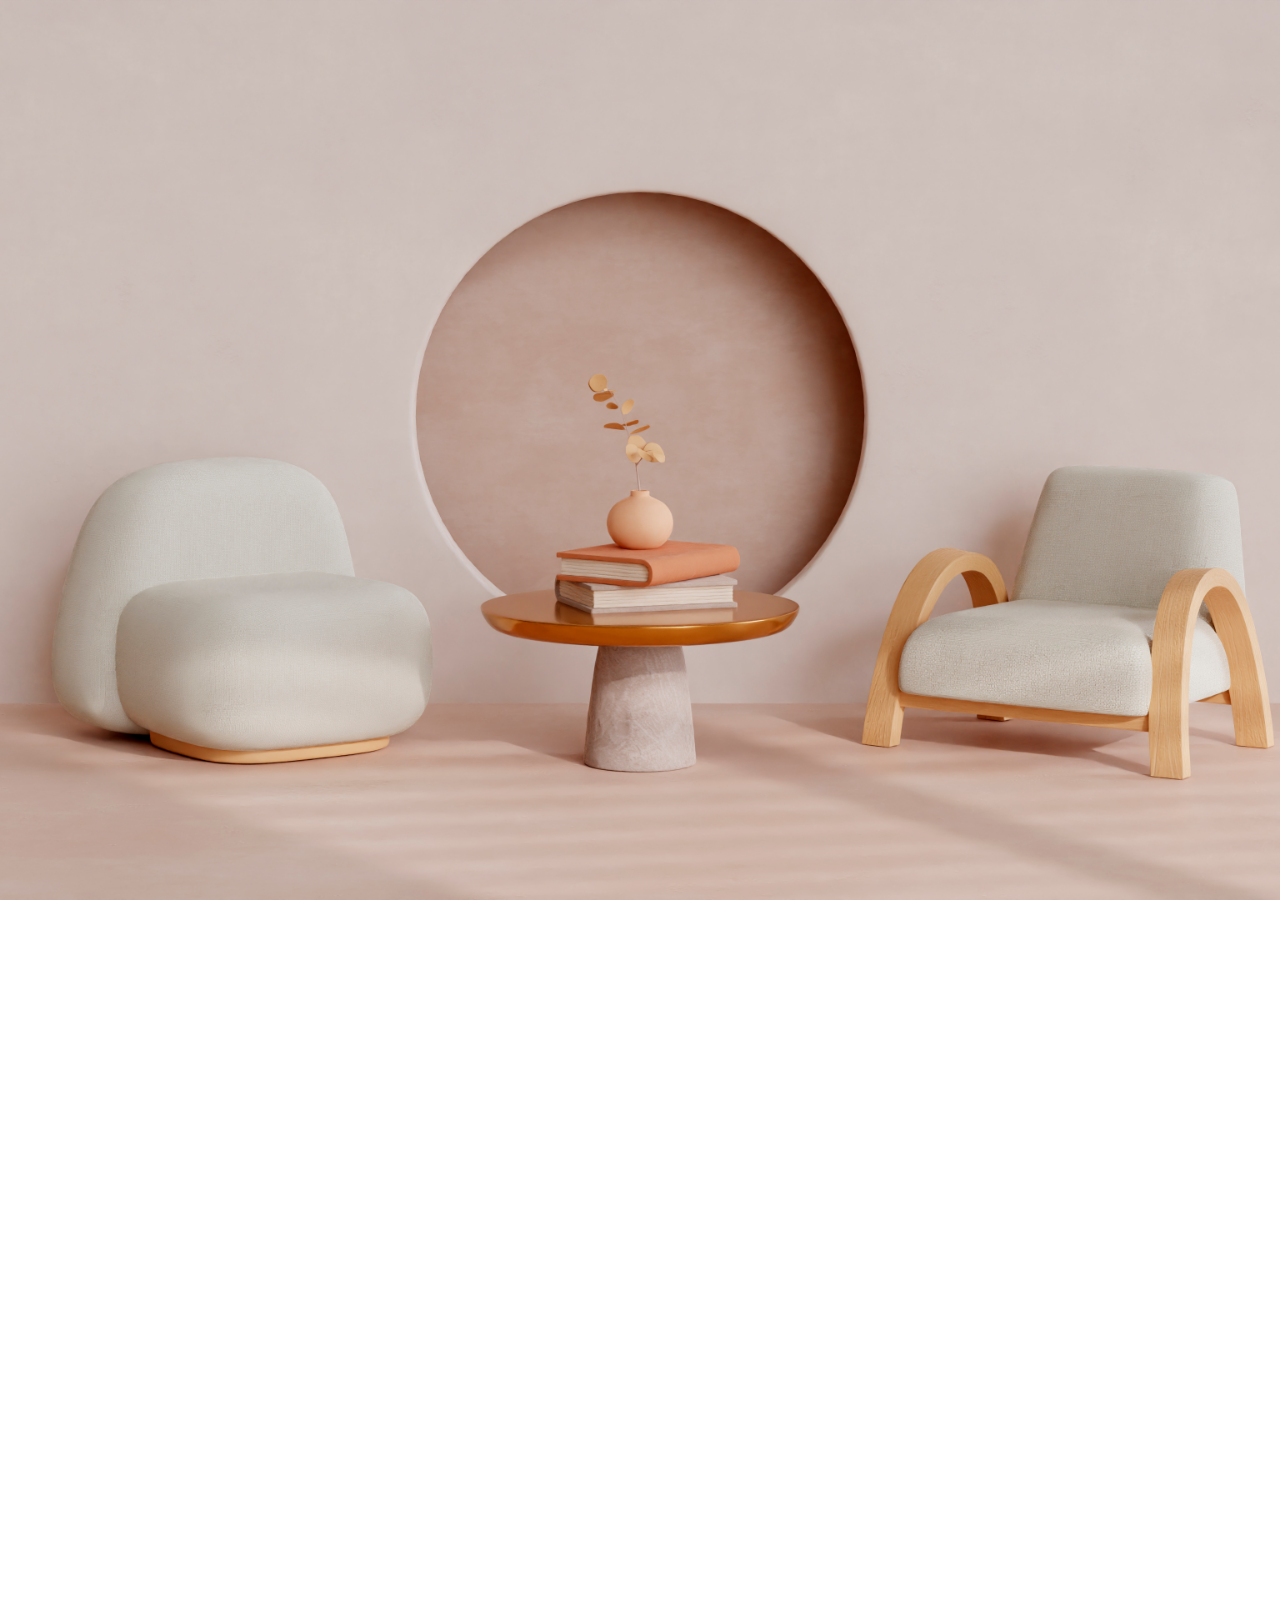
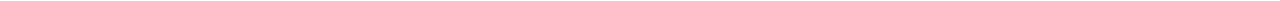
==== index.html @ 32acb38c "Revert "added stuff"" ====
<!-- index.html - Professional Homepage with Enhanced UI -->
<!DOCTYPE html>
<html lang="en">
<head>
    <meta charset="UTF-8">
    <meta name="viewport" content="width=device-width, initial-scale=1.0">
    <title>Home - CSC443 Project</title>
    <link rel="stylesheet" href="style.css">
   

</head>

<body>
    <!-- asdfaf -->
    <header>
        <div class="header-content">
            <span class="logo">The Cozy Nook</span>
            
            <a href="signin.html" class="sign-in" style="text-decoration: none;">Sign In</a>
        </div>
    </header>

    <nav>
        <ul class="nav-links">
            <li><a href="index.html">Home</a></li>
            <li><a href="services.html">Services</a></li>
            <li><a href="gallery.html">Gallery</a></li>
            <li><a href="team.html">About Us</a></li>
            <li><a href="contact.html">Contact</a></li>
            <div class="cart-container">
                <a href="cart.html" class="cart-link">🛒 <span class="cart-count">0</span></a>
            </div>
        </ul>
    </nav>
    
    <!-- Hero Section with Call-to-Action -->
    <section class="hero">
        <h1>Welcome to The Cozy Nook</h1>
        <p>Where comfort meets style. Discover handcrafted furniture for your dream home.</p>
        <a href="gallery.html" class="cta-button">Explore Collection</a>
    </section>
    
    <!-- Featured Products Section -->
    <!-- Featured Products Section -->
<section class="featured-products">
    <h2>Featured Collections</h2>
    <div class="product-grid">
        <div class="product" data-category="coffee-table">
            <img src="images/table.jpg" alt="Modern Coffee Table">
            <h3>Modern Coffee Table</h3>
            <p>Perfect for a cozy setup.</p>
        </div>
        <div class="product" data-category="sofa">
            <img src="images/sofa1.jpg" alt="Luxury Sofa">
            <h3>Luxury Sofa</h3>
            <p>Elegant and comfortable design.</p>
        </div>
        <div class="product" data-category="chair">
            <img src="images/chair2.jpg" alt="Stylish Chair">
            <h3>Stylish Chair</h3>
            <p>Relax in style and comfort.</p>
        </div>
    </div>
</section>

    
    <!-- Testimonials Section -->
    <section class="testimonials">
        <h2>What Our Customers Say</h2>
        <div class="testimonial">
            <p>"The Cozy Nook's furniture transformed my home into a cozy paradise! Highly recommend!"</p>
            <h4>- Emily R.</h4>
        </div>
    </section>
    
    <section class="newsletter">
        <div class="newsletter-content">
            <h2>Stay Updated!</h2>
            <p>Subscribe to our newsletter for exclusive offers.</p>
            <form class="newsletter-form">
                <input type="email" placeholder="Enter your email" required>
                <button type="submit">Subscribe</button>
            </form>
        </div>
    </section>
    
    
    <!-- Floating Social Icons -->
    <div class="floating-icons">
        <a href="https://www.facebook.com" target="_blank">
            <img src="images/facebook.png" alt="Facebook">
        </a>
        <a href="https://www.instagram.com" target="_blank">
            <img src="images/Instagram_Glyph_Gradient.png" alt="Instagram">
        </a>
    </div>
    
    <!-- Floating WhatsApp Button -->
    <a href="https://wa.me/YOUR_PHONE_NUMBER" class="whatsapp-float" target="_blank">
        <img src="images/whatsapp-icon.png" alt="Chat with us">
    </a>
    
    <footer>
        <p>For more information, contact us at: support@THENOOK.com</p>
        <p>&copy; 2025 THE Nook | All rights reserved.</p>
    </footer>
    <script src="index.js"></script>
</body>
</html>
---- style.css ----
/* Modernized CSS for The Cozy Nook with Enhanced UI */
/* Smooth Page Load Animation */
body {
    opacity: 0;
    animation: fadeIn 1s ease-in-out forwards;
}

@keyframes fadeIn {
    from {
        opacity: 0;
        transform: translateY(-10px);
    }
    to {
        opacity: 1;
        transform: translateY(0);
    }
}

body {
    font-family: 'Merriweather', serif; /* Updated to a more modern and elegant font */
    margin: 0;
    padding: 0;
    background: url('images/image2.jpg') no-repeat center center fixed;
    background-size: cover;
    color: #333;
    display: flex;
    flex-direction: column;
    min-height: 100vh;

    header {
        background: white;
        color:#3F2537 ;
        padding: 2rem 0;
        text-align: center;
        font-size: 2.5rem;
        font-weight: bold;
        text-transform: uppercase;
        letter-spacing: 2px;
        font-family: 'Playfair Display', serif;
        margin-bottom: 20px;
        position: relative;
    }
    
    .header-content {
        display: flex;
        justify-content: space-between;
        align-items: center;
        width: 90%;
        margin: 0 auto;
        max-width: 1200px;
    }
    
    .logo {
        flex-grow: 1;
        text-align: center;
    }
    
    .sign-in {
        background: white;
        color: #3F2537; ;
        font-size: 1rem;
        font-weight: bold;
        border: none;
        padding: 10px 20px;
        border-radius: 5px;
        cursor: pointer;
        text-transform: uppercase;
        transition: 0.3s ease-in-out;
    }
    
    .sign-in:hover {
        background: white; ;
        color: #3F2537;
    }
}    


/* Modern Navigation Bar */
nav {
    background: white;
    padding: 1rem 2rem;
    display: flex;
    justify-content: space-between;
    align-items: center;
    box-shadow: 0 4px 8px rgba(0, 0, 0, 0.1);
    border-radius: 15px;
    margin: 0 auto;
    max-width: 90%;
    position: sticky;
    top: 0;
    z-index: 1000;
}

nav ul {
    list-style: none;
    padding: 0;
    display: flex;
    justify-content: center;
    gap: 20px;
    margin: 0;
}

nav ul li {
    margin: 0 15px;
}

nav ul li a {
    text-decoration: none;
    color: #3F2537;
    font-weight: bold;
    padding: 10px 15px;
    transition: all 0.3s ease-in-out;
    font-size: 1.2rem;
    font-family: 'Merriweather', serif; /* Updated font */
}/* Dropdown Styling */
select {
    background: white ; /* Background color */
    color: #3F2537; /* Text color */
    padding: 8px;
    border: 1px solid #f5f5dc; ;
    border-radius: 5px;
    font-family: 'Merriweather', serif;
    font-size: 16px;
}

/* Dropdown Options */
select option {
    background: white;  /* Change this to match your theme */
    color: #3F2537; /* Text color */
    font-family: 'Merriweather', serif;
}

/* Change hover & selected item color */
select option:hover, 
select option:checked {
    background: white  !important; /* Highlight color */
    color: #3F2537 !important;
}

option {
    background: white;
    color: #3F2537;
    padding: 10px;
}


nav ul li a:hover {
    color: #f5f5dc; ;
    transform: scale(1.1);
}

/* Hero Section */
.hero {
    text-align: center;
    padding: 80px 20px;
    color: #3F2537;
    background: white rgba(233, 209, 209, 0.4);
    backdrop-filter: blur(5px);
}

.hero h1 {
    font-size: 3rem;
    font-weight: bold;
    font-family: 'Merriweather', serif;
}

.hero p {
    font-size: 1.2rem;
    margin-top: 10px;
    font-family: 'Merriweather', serif;
}

.cta-button {
    display: inline-block;
    margin-top: 20px;
    padding: 12px 24px;
    background: white ;
    color: #3F2537;
    font-size: 1.2rem;
    text-decoration: none;
    border-radius: 8px;
    transition: 0.3s;
}

.cta-button:hover {
    background: white ;
}

/* Featured Products Section */
.featured-products {
    text-align: center;
    padding: 60px 20px;
}

.featured-products h2 {
    font-size: 2rem;
    margin-bottom: 20px;
    font-family: 'Merriweather', serif;
}

.product-grid {
    display: flex;
    justify-content: center;
    gap: 20px;
    flex-wrap: wrap;
}

.product {
    background: white;
    border-radius: 10px;
    padding: 15px;
    box-shadow: 0 4px 8px rgba(0,0,0,0.1);
    text-align: center;
    width: 280px;
}

.product img {
    width: 100%;
    border-radius: 10px;
    object-fit: cover;
    max-height: 250px;
    transition: transform 0.3s ease-in-out;
}

/* Bounce Effect on Hover */
.product:hover img {
    animation: bounce 0.6s ease-in-out;
}

/* Bounce Animation */
@keyframes bounce {
    0% { transform: translateY(0); }
    30% { transform: translateY(-10px); }
    60% { transform: translateY(5px); }
    100% { transform: translateY(0); }
}


/* Testimonials Section */
.testimonials {
    text-align: center;
    padding: 50px 20px;
    background:white;
}

.testimonial {
    max-width: 600px;
    margin: auto;
    font-style: italic;
    color: #333;
    font-family: 'Merriweather', serif;
}

/* Floating Social Icons */
.floating-icons {
    position: fixed;
    right: 20px;
    bottom: 50px;
    display: flex;
    flex-direction: column;
    gap: 15px;
    z-index: 1000;
}

.floating-icons a img {
    width: 40px;
    height: 40px;
    border-radius: 50%;
    transition: transform 0.3s ease-in-out, box-shadow 0.3s ease-in-out;
}

.floating-icons a img:hover {
    transform: scale(1.2);
    box-shadow: 0 4px 8px rgba(0, 0, 0, 0.2);
}

/* Floating WhatsApp Button */
.whatsapp-float {
    position: fixed;
    right: 20px;
    bottom: 170px;
    z-index: 1000;
}

.whatsapp-float img {
    width: 50px;
    height: 50px;
    border-radius: 50%;
    transition: transform 0.3s ease-in-out;
}

.whatsapp-float img:hover {
    transform: scale(1.2);
}

/* Footer */
footer {
    background:white ;
    color: #3F2537;
    text-align: center;
    padding: 10px 0;
    position: relative;
    width: 100%;}

/* Dropdown Styling */
#category-select {
    background: white ;
    color: #3F2537;
    padding: 12px;
    border: 1px solid #f5f5dc; ;
    border-radius: 8px;
    font-size: 18px;
    font-family: 'Merriweather', serif;
    cursor: pointer;
    width: 280px;
    display: block;
    margin: 10px auto;
    text-align: center;
}

/* Improve Dropdown Options */
#category-select option {
    background: #f5f5dc; ;
    color: #3F2537;
    font-family: 'Merriweather', serif;
    padding: 10px;
    font-size: 16px;
}

/* Featured Items Grid */
.gallery-grid {
    display: grid;
    grid-template-columns: repeat(auto-fit, minmax(250px, 1fr));
    gap: 20px;
    justify-content: center;
    align-items: center;
    margin-top: 20px;
}

/* Gallery Items */
.gallery-item {
    text-align: center;
}

/* Ensure categories are hidden initially, except featured */
.gallery-category {
    display: none;
    grid-template-columns: 1fr;
    justify-content: center;
    text-align: center;
    margin-top: 20px;
}

.gallery-category.active {
    display: grid;
}

/* Ensure images are properly sized */
.gallery-category img {
    display: block;
    width: 100%;
    max-width: 450px;
    height: auto;
    margin-top: 10px;
    border-radius: 10px;
    box-shadow: 0 4px 8px rgba(0, 0, 0, 0.2);
    transition: transform 0.3s ease-in-out;
}

/* Image Titles */
.gallery-category h3 {
    font-size: 1.6rem;
    font-weight: bold;
    color: #3F2537;
    text-align: center;
    margin-top: 10px;
}

/* Hover Effect */
.gallery-category img:hover {
    transform: scale(1.05);
}

/* Hide all categories except featured */
#default {
    display: grid;
}
/* ======== GALLERY PAGE STYLING ======== */

/* Dropdown Styling */
#category-select {
    background: white;
    color: #3F2537;
    padding: 12px;
    border: 1px solid white;
    border-radius: 8px;
    font-size: 18px;
    font-family: 'Merriweather', serif;
    cursor: pointer;
    width: 280px;
    display: block;
    margin: 10px auto;
    text-align: center;
}

/* Improve Dropdown Options */
#category-select option {
    background: white;
    color: #3F2537;
    font-family: 'Merriweather', serif;
    padding: 10px;
    font-size: 16px;
}

/* Gallery Grid */
.gallery-grid {
    display: flex;
    flex-wrap: wrap;
    gap: 20px;
    justify-content: center;
    align-items: center;
    margin-top: 20px;
}

/* Gallery Items */
.gallery-category {
    display: none;
    flex-direction: column;
    align-items: center;
    text-align: center;
    margin-top: 20px;
}

/* Show only one image at a time */
.gallery-category img {
    width: 350px;
    max-width: 100%;
    height: auto;
    margin-top: 10px;
    border-radius: 10px;
    box-shadow: 0 4px 8px rgba(0, 0, 0, 0.2);
    transition: transform 0.3s ease-in-out;
}

/* Hover Effect */
.gallery-category img:hover {
    transform: scale(1.05);
}

/* Image Titles */
.gallery-category h3 {
    font-size: 1.4rem;
    font-weight: bold;
    color: #3F2537;
    text-align: center;
    margin-top: 10px;
}
.gallery-header {
    background-color: #f5f5f5; /* Light background color for the header */
    padding: 20px 0; /* Adjusts the padding to reduce height */
    text-align: center; /* Centers the content */
}

.gallery-header-content {
    max-width: 1200px; /* Limits the width of the content */
    margin: 0 auto; /* Centers the content horizontally */
    padding: 10px;
}

h1 {
    font-size: 24px; /* Makes the font size smaller for the header */
    margin-bottom: 10px;
}

label {
    font-size: 14px; /* Makes the font size smaller for the label */
    margin-right: 10px;
}

select {
    font-size: 14px; /* Makes the font size smaller for the select dropdown */
    padding: 5px; /* Adds padding for better readability */
    border-radius: 4px; /* Gives a rounded border */
}
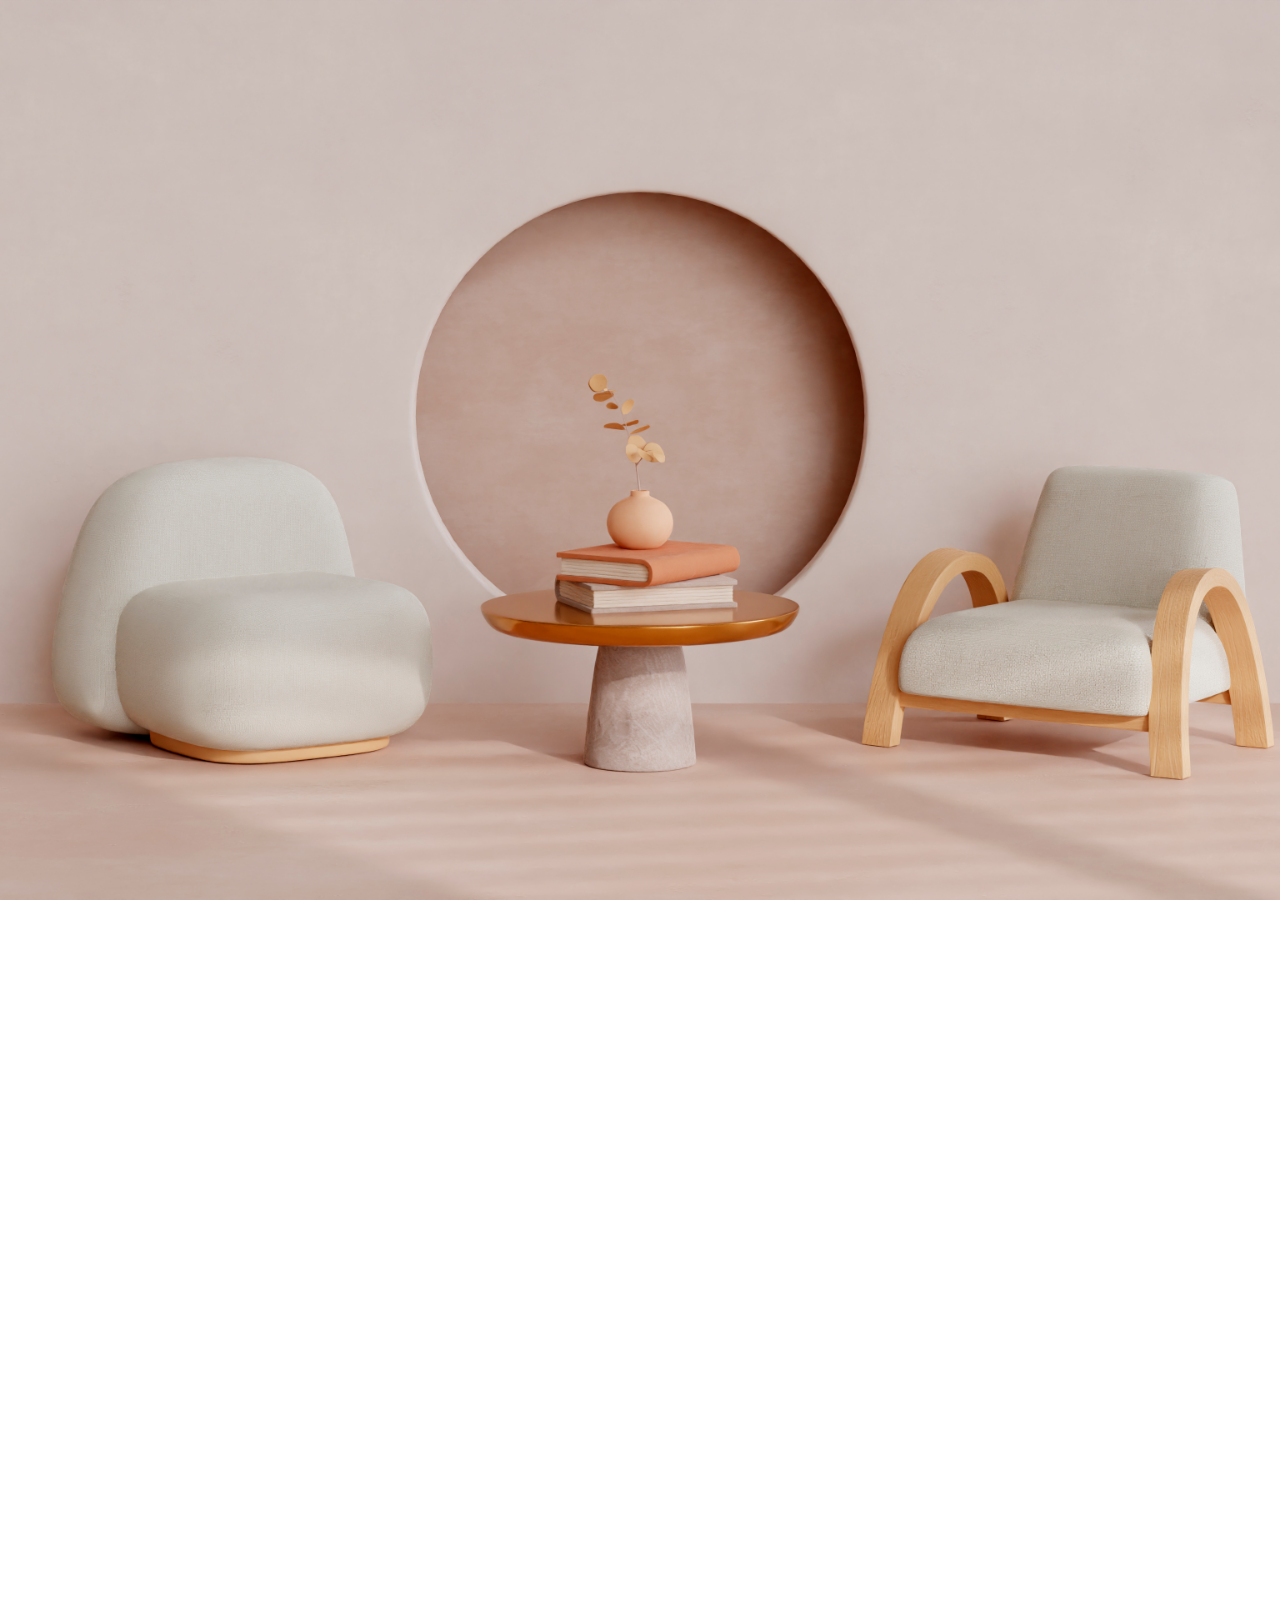
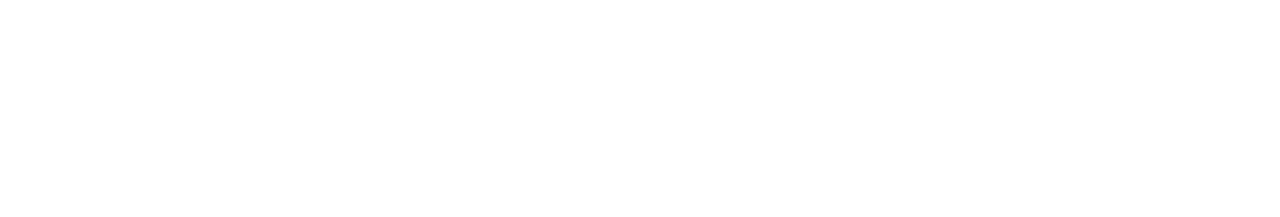
==== commit 91821e79: "Revert "Merge branch 'main' of https://github.com/aboulel/thecozynook"" ====
--- a/index.html
+++ b/index.html
@@ -31,6 +31,11 @@
                 <a href="cart.html" class="cart-link">🛒 <span class="cart-count">0</span></a>
             </div>
         </ul>
+    
+        <!-- Cart Section (Placed Outside the UL for Proper Alignment) -->
+        <div class="cart-container">
+            <a href="cart.html" class="cart-link">🛒 <span class="cart-count">0</span></a>
+        </div>
     </nav>
     
     <!-- Hero Section with Call-to-Action -->
--- a/style.css
+++ b/style.css
@@ -300,7 +300,15 @@
     text-align: center;
     padding: 10px 0;
     position: relative;
-    width: 100%;}
+    width: 100%;
+<<<<<<< Updated upstream
+}/* ======== FIXES FOR GALLERY PAGE (DOES NOT TOUCH HOME PAGE) ======== */
+
+
+/* ======== FIXES FOR GALLERY PAGE (DOES NOT TOUCH HOME PAGE) ======== */
+=======
+}
+>>>>>>> Stashed changes
 
 /* Dropdown Styling */
 #category-select {
@@ -455,30 +463,96 @@
     text-align: center;
     margin-top: 10px;
 }
-.gallery-header {
-    background-color: #f5f5f5; /* Light background color for the header */
-    padding: 20px 0; /* Adjusts the padding to reduce height */
-    text-align: center; /* Centers the content */
-}
-
-.gallery-header-content {
-    max-width: 1200px; /* Limits the width of the content */
-    margin: 0 auto; /* Centers the content horizontally */
-    padding: 10px;
-}
-
-h1 {
-    font-size: 24px; /* Makes the font size smaller for the header */
-    margin-bottom: 10px;
-}
-
-label {
-    font-size: 14px; /* Makes the font size smaller for the label */
-    margin-right: 10px;
-}
-
-select {
-    font-size: 14px; /* Makes the font size smaller for the select dropdown */
-    padding: 5px; /* Adds padding for better readability */
-    border-radius: 4px; /* Gives a rounded border */
-}
+/* ======= Newsletter Section ======= */
+.newsletter {
+    background: rgba(255, 255, 255, 0.15); /* Soft transparent background */
+    padding: 40px;
+    border-radius: 15px;
+    text-align: center;
+    width: 100%;
+    max-width: 600px;
+    margin: 30px auto;
+    backdrop-filter: blur(12px); /* Glass effect */
+    box-shadow: 0 6px 20px rgba(0, 0, 0, 0.15);
+    border: 1px solid rgba(255, 255, 255, 0.3);
+}
+
+/* Modern Typography */
+.newsletter-content h2 {
+    font-size: 2rem;
+    color: #3F2537;
+    font-weight: bold;
+}
+
+.newsletter-content p {
+    font-size: 1.2rem;
+    color: #3F2537;
+    margin-bottom: 15px;
+}
+
+/* Align the form horizontally */
+.newsletter-form {
+    display: flex;
+    justify-content: center;
+    align-items: center;
+    width: 100%;
+    max-width: 450px;
+    margin: 0 auto;
+    gap: 10px;
+}
+
+/* Email Input */
+.newsletter-form input {
+    flex: 1; /* Allow input to take available space */
+    padding: 12px 15px;
+    border: 2px solid #b27c6b;
+    border-radius: 25px;
+    font-family: 'Times New Roman', Times, serif;
+    font-size: 1rem;
+    background: rgba(255, 255, 255, 0.6);
+    transition: all 0.3s ease-in-out;
+    outline: none;
+    text-align: center;
+}
+
+.newsletter-form input::placeholder {
+    color: #8B5E3B;
+}
+
+.newsletter-form input:focus {
+    background: rgba(255, 255, 255, 0.9);
+    box-shadow: 0 2px 8px rgba(0, 0, 0, 0.2);
+}
+
+/* Subscribe Button */
+.newsletter-form button {
+    padding: 12px 18px;
+    border: none;
+    font-size: 1rem;
+    font-weight: bold;
+    font-family: 'Times New Roman', Times, serif;
+    border-radius: 25px;
+    cursor: pointer;
+    background: linear-gradient(135deg, #CA9978, #8B5E3B);
+    color: white;
+    transition: all 0.3s ease-in-out;
+    white-space: nowrap;
+}
+
+.newsletter-form button:hover {
+    background: linear-gradient(135deg, #8B5E3B, #CA9978);
+    transform: scale(1.05);
+}
+
+/* Responsive Design */
+@media (max-width: 768px) {
+    .newsletter-form {
+        flex-direction: column;
+        gap: 8px;
+    }
+
+    .newsletter-form input,
+    .newsletter-form button {
+        width: 100%;
+    }
+}
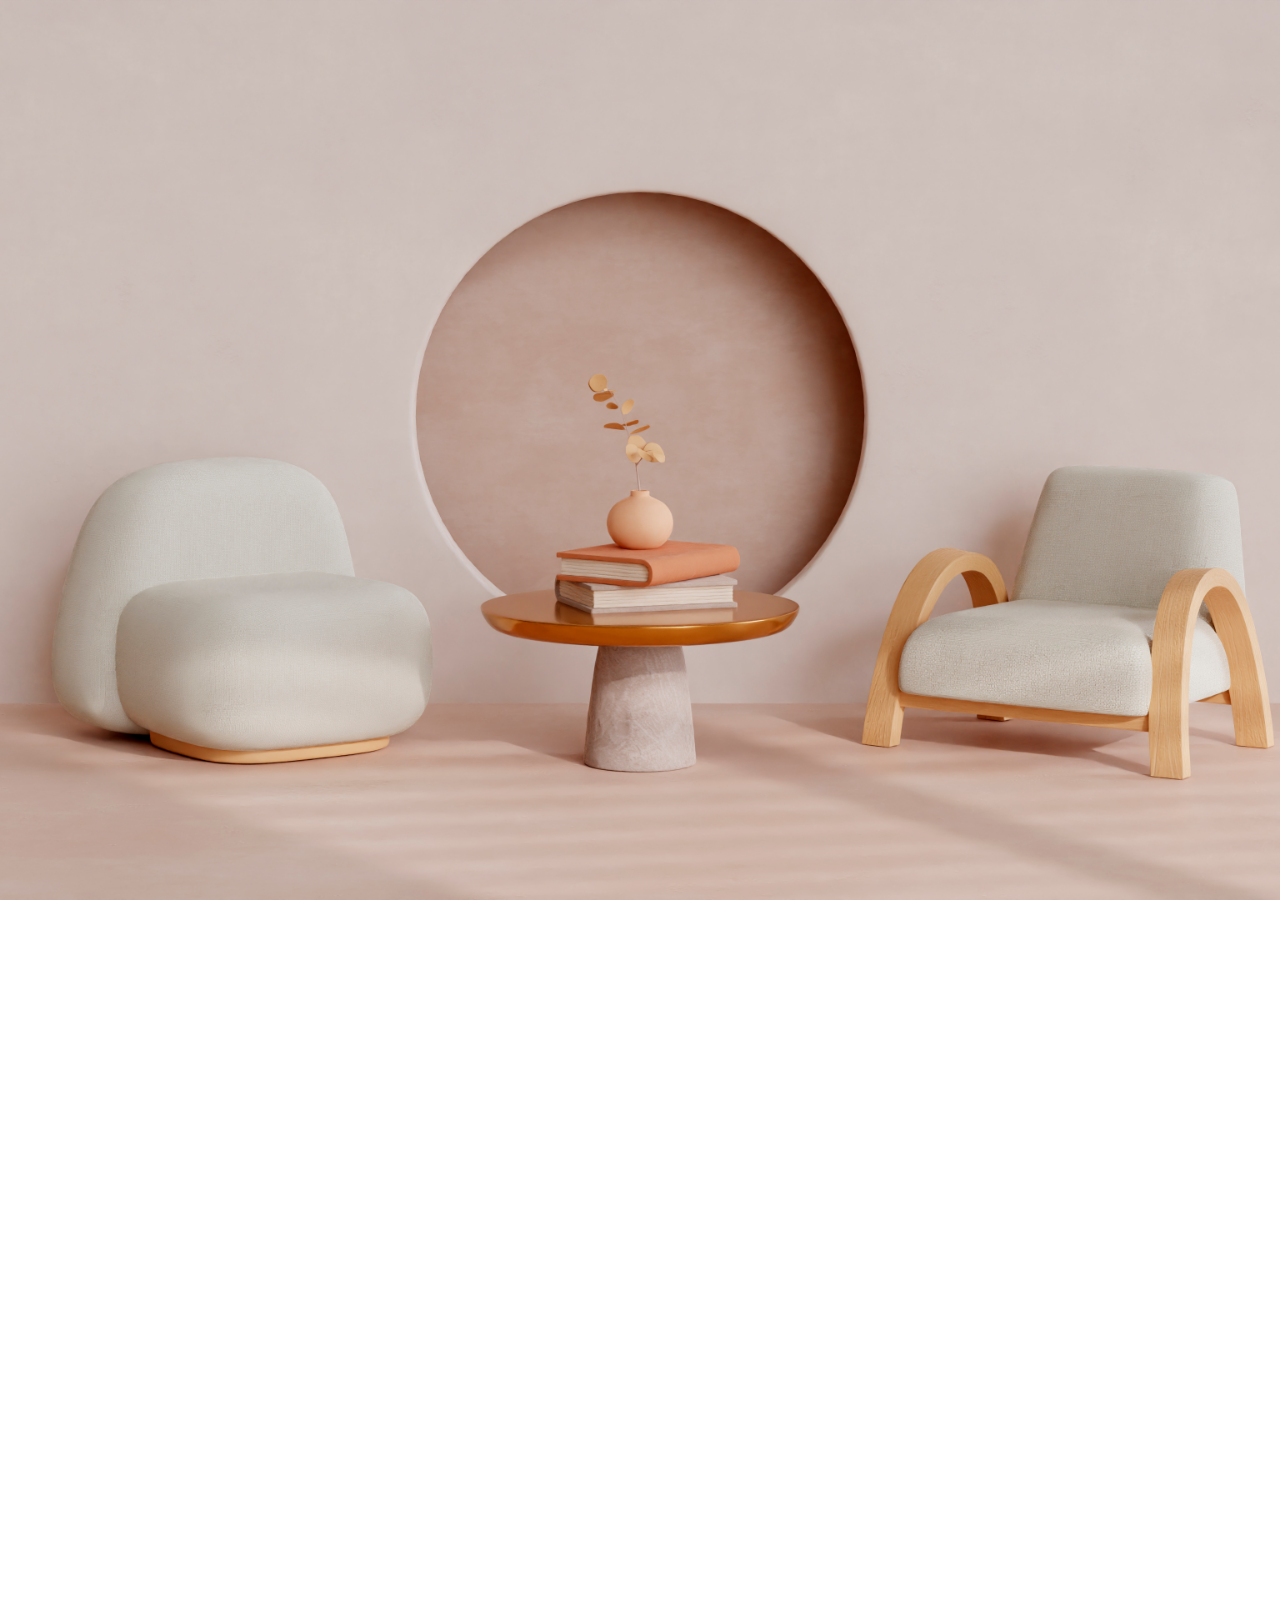
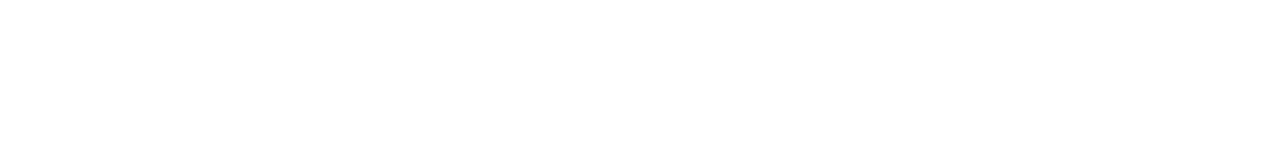
==== commit 802bca9c: "Revert "Merge branch 'main' of https://github.com/aboulel/thecozynook"" ====
--- a/index.html
+++ b/index.html
@@ -16,7 +16,7 @@
         <div class="header-content">
             <span class="logo">The Cozy Nook</span>
             
-            <a href="signin.html" class="sign-in" style="text-decoration: none;">Sign In</a>
+            <a href="signin.html" class="sign-in">Sign In</a>
         </div>
     </header>
 
@@ -32,11 +32,9 @@
             </div>
         </ul>
     
-        <!-- Cart Section (Placed Outside the UL for Proper Alignment) -->
-        <div class="cart-container">
-            <a href="cart.html" class="cart-link">🛒 <span class="cart-count">0</span></a>
-        </div>
+
     </nav>
+    
     
     <!-- Hero Section with Call-to-Action -->
     <section class="hero">
@@ -78,17 +76,15 @@
         </div>
     </section>
     
+    <!-- Newsletter Subscription -->
     <section class="newsletter">
-        <div class="newsletter-content">
-            <h2>Stay Updated!</h2>
-            <p>Subscribe to our newsletter for exclusive offers.</p>
-            <form class="newsletter-form">
-                <input type="email" placeholder="Enter your email" required>
-                <button type="submit">Subscribe</button>
-            </form>
-        </div>
+        <h2>Stay Updated!</h2>
+        <p>Subscribe to our newsletter for exclusive offers.</p>
+        <form>
+            <input type="email" placeholder="Enter your email">
+            <button type="submit">Subscribe</button>
+        </form>
     </section>
-    
     
     <!-- Floating Social Icons -->
     <div class="floating-icons">
--- a/style.css
+++ b/style.css
@@ -556,3 +556,36 @@
         width: 100%;
     }
 }
+.gallery-header-content h1 {
+    font-size: 2rem; /* Slightly smaller */
+    font-family: 'Times New Roman', serif; /* Classic font */
+    text-transform: none; /* Ensures text is not all caps */
+}
+
+.gallery-header-content h1 span {
+    font-size: 1.8rem; /* Smaller than the main heading */
+    font-family: 'Times New Roman', serif;
+    text-transform: none; /* Ensures text is not all caps */
+}
+
+.gallery-header-content p {
+    font-size: 1rem; /* Smaller text */
+    font-family: 'Times New Roman', serif; /* Classic font */
+    text-transform: none; /* Ensures text is not all caps */
+}
+.gallery-header {
+<<<<<<< Updated upstream
+    height: 19vh; /* Adjust this value to make it smaller */
+    display: center;
+    align-items: center; /* Ensures content stays centered */
+}
+=======
+    height: 18vh; /* Adjust this value to make it smaller */
+    display: center;
+    align-items: center; /* Ensures content stays centered */
+}
+header {
+    background-color: white;/* Light beige */
+    padding: 15px 20px; /* Adds spacing for better layout */
+}
+>>>>>>> Stashed changes
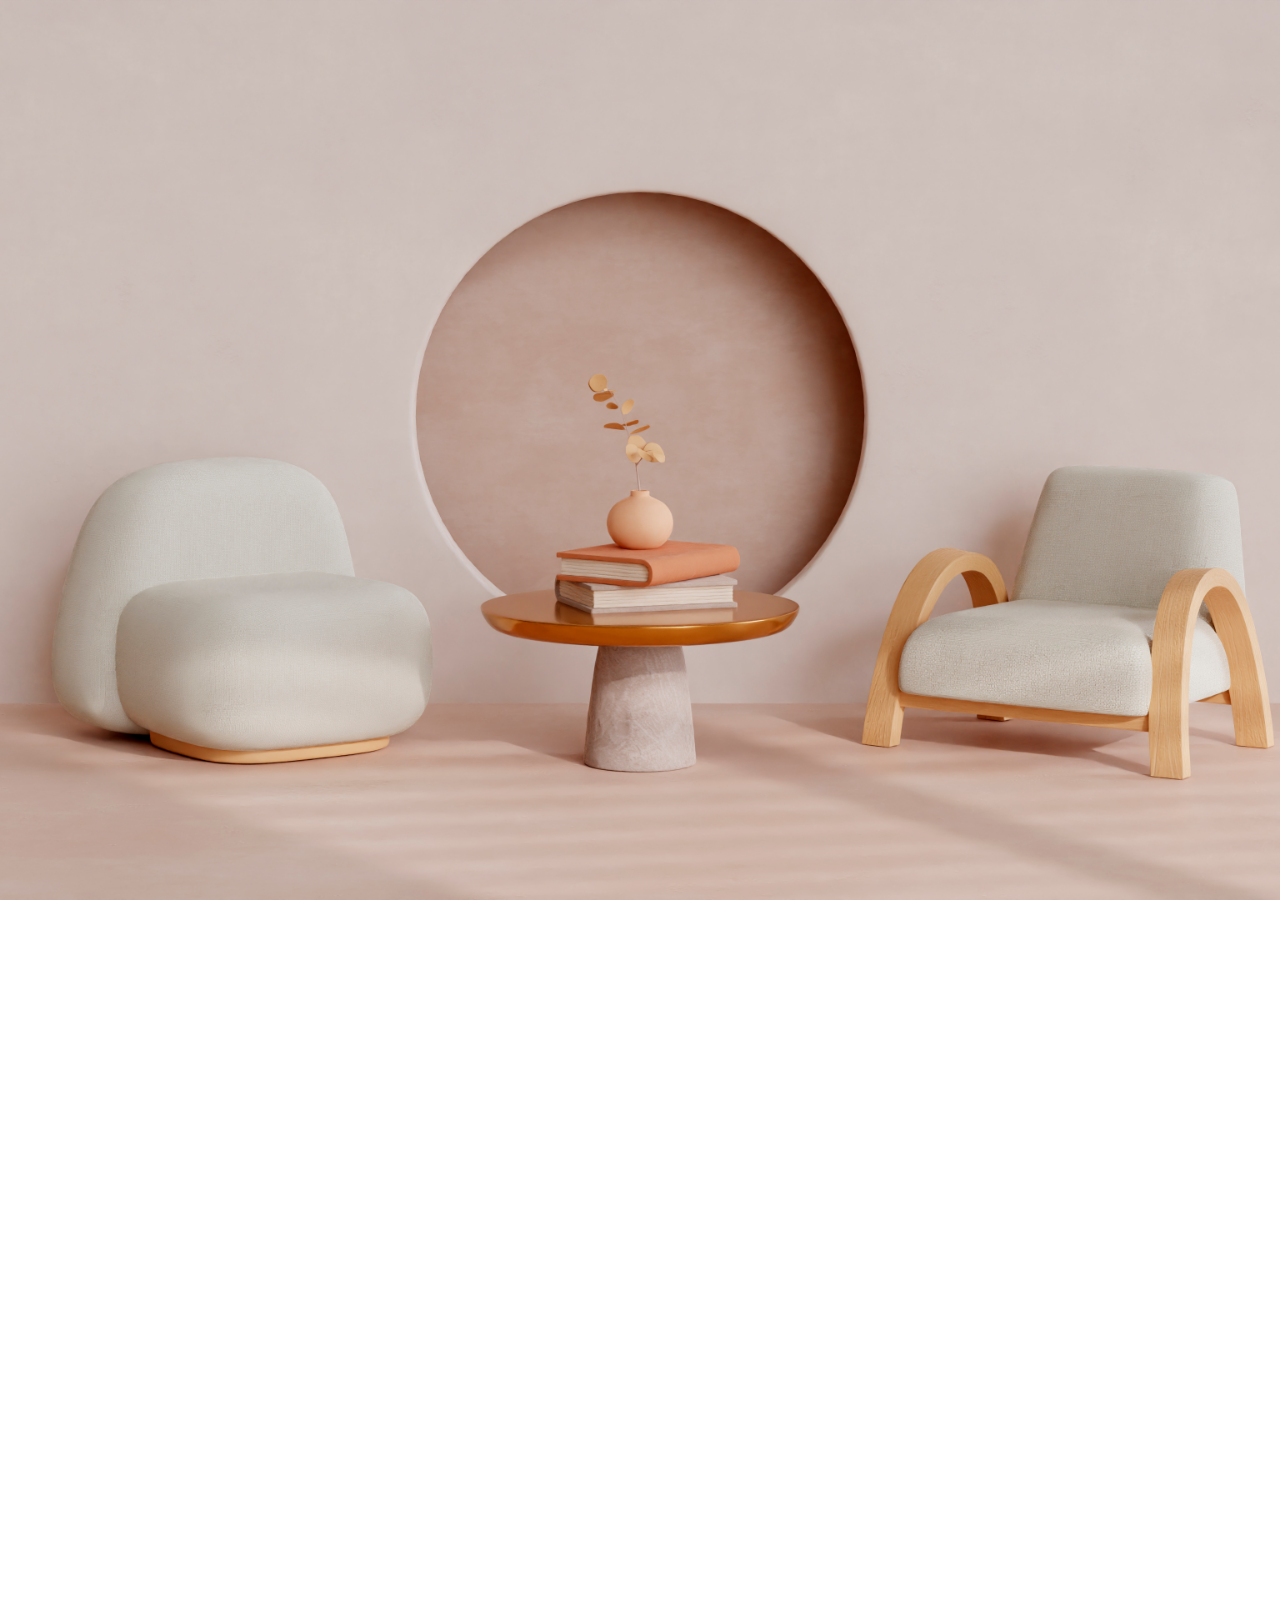
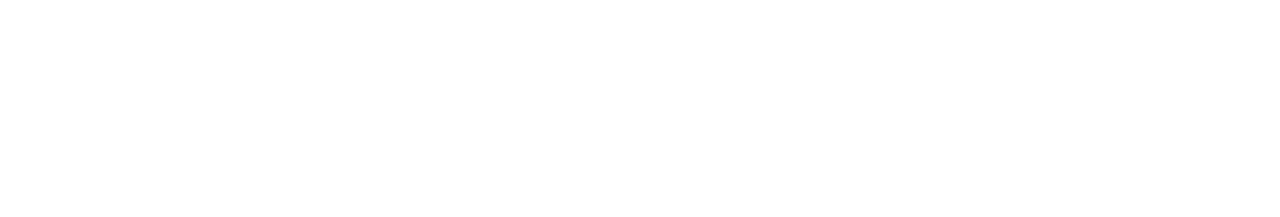
==== commit ebb057d6: "renamed the about us option" ====
--- a/index.html
+++ b/index.html
@@ -14,9 +14,9 @@
     <!-- asdfaf -->
     <header>
         <div class="header-content">
-            <span class="logo">The Cozy Nook</span>
+            <span class="logo">THE COZY NOOK</span>
             
-            <a href="signin.html" class="sign-in">Sign In</a>
+            <a href="signin.html" class="sign-in" style="text-decoration: none;">Sign In</a>
         </div>
     </header>
 
@@ -27,14 +27,13 @@
             <li><a href="gallery.html">Gallery</a></li>
             <li><a href="team.html">About Us</a></li>
             <li><a href="contact.html">Contact</a></li>
-            <div class="cart-container">
-                <a href="cart.html" class="cart-link">🛒 <span class="cart-count">0</span></a>
-            </div>
         </ul>
     
-
+        <!-- Cart Section (Placed Outside the UL for Proper Alignment) -->
+        <div class="cart-container">
+            <a href="cart.html" class="cart-link" style="text-decoration: none;">🛒 <span class="cart-count">0</span></a>
+        </div>
     </nav>
-    
     
     <!-- Hero Section with Call-to-Action -->
     <section class="hero">
@@ -76,15 +75,17 @@
         </div>
     </section>
     
-    <!-- Newsletter Subscription -->
     <section class="newsletter">
-        <h2>Stay Updated!</h2>
-        <p>Subscribe to our newsletter for exclusive offers.</p>
-        <form>
-            <input type="email" placeholder="Enter your email">
-            <button type="submit">Subscribe</button>
-        </form>
+        <div class="newsletter-content">
+            <h2>Stay Updated!</h2>
+            <p>Subscribe to our newsletter for exclusive offers.</p>
+            <form class="newsletter-form">
+                <input type="email" placeholder="Enter your email" required>
+                <button type="submit">Subscribe</button>
+            </form>
+        </div>
     </section>
+    
     
     <!-- Floating Social Icons -->
     <div class="floating-icons">
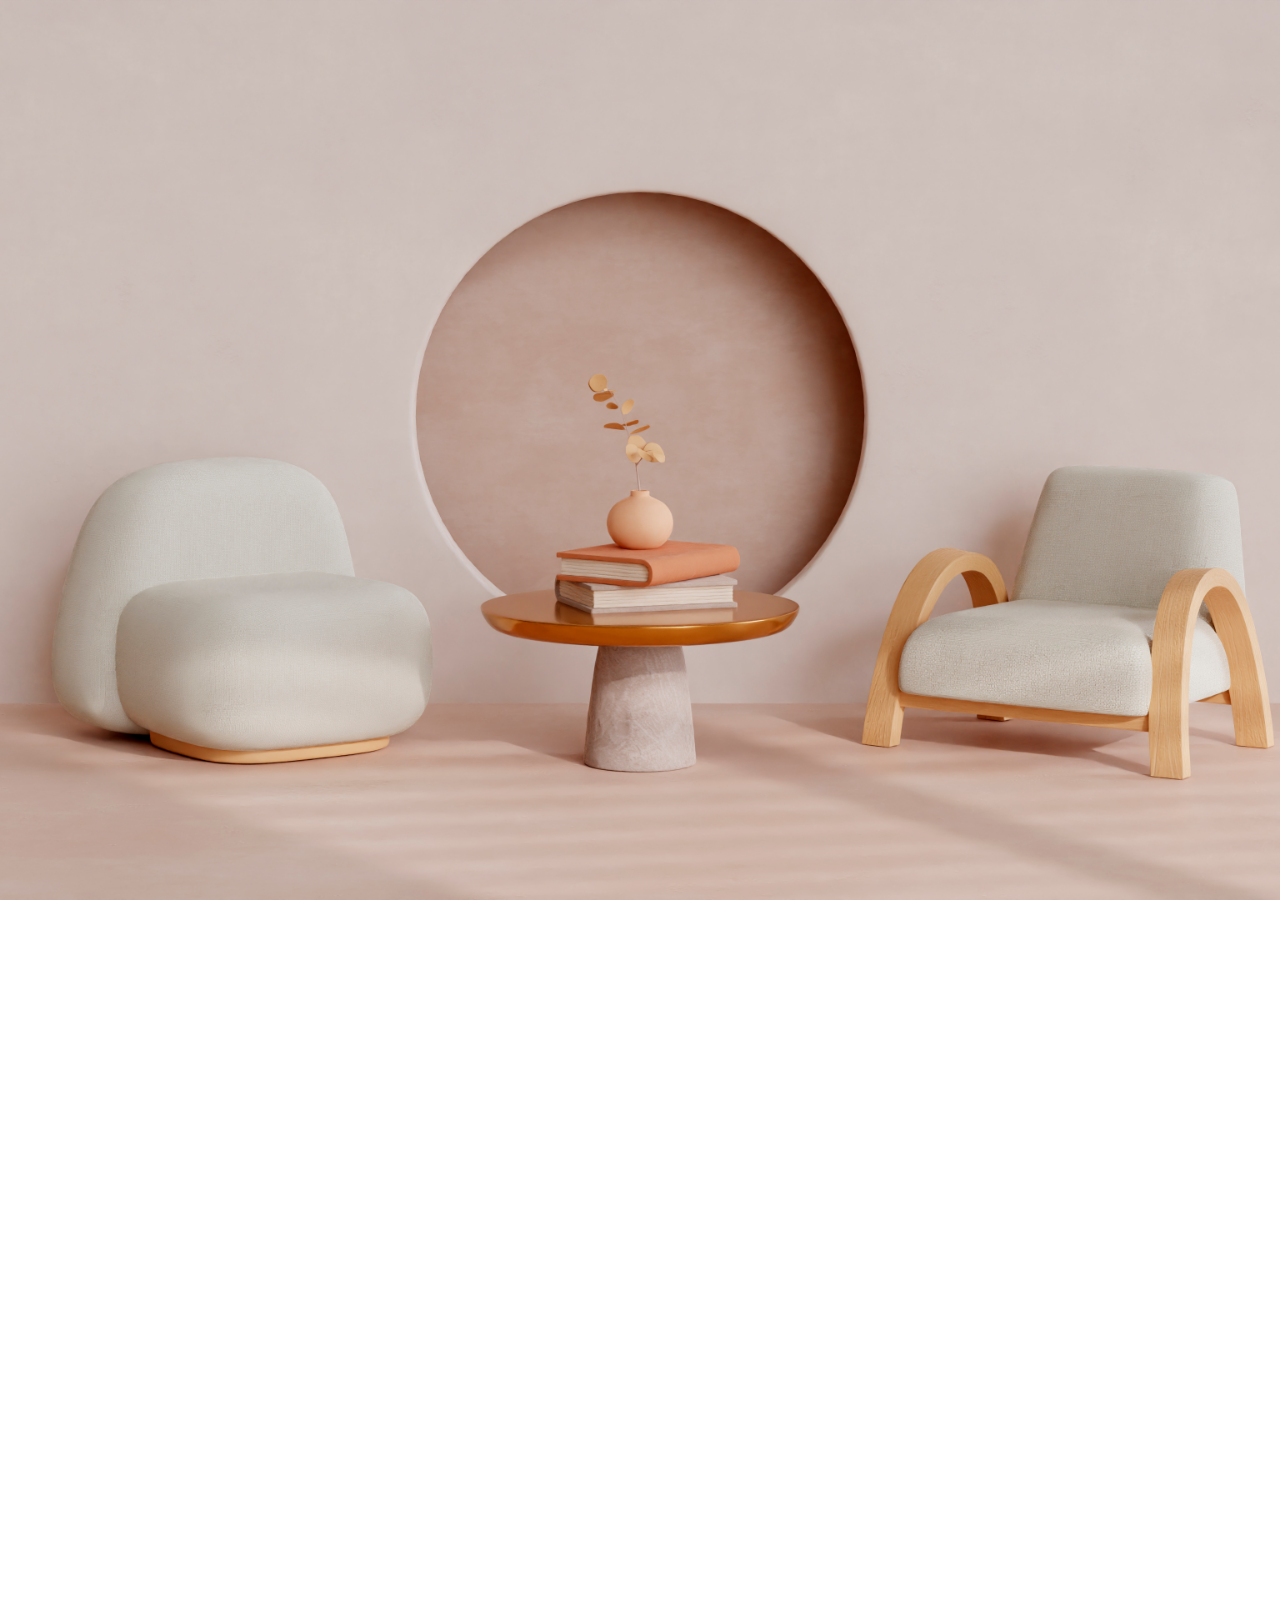
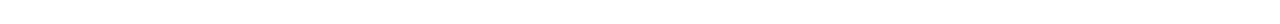
==== commit 26e7b070: "Revert "fixed the newsletter"" ====
--- a/index.html
+++ b/index.html
@@ -48,17 +48,17 @@
     <h2>Featured Collections</h2>
     <div class="product-grid">
         <div class="product" data-category="coffee-table">
-            <img src="images/table.jpg" alt="Modern Coffee Table">
+            <img src="images/cofee.jpg" alt="Modern Coffee Table">
             <h3>Modern Coffee Table</h3>
             <p>Perfect for a cozy setup.</p>
         </div>
         <div class="product" data-category="sofa">
-            <img src="images/sofa1.jpg" alt="Luxury Sofa">
+            <img src="images/sofa4.jpg" alt="Luxury Sofa">
             <h3>Luxury Sofa</h3>
             <p>Elegant and comfortable design.</p>
         </div>
         <div class="product" data-category="chair">
-            <img src="images/chair2.jpg" alt="Stylish Chair">
+            <img src="images/chair.jpg" alt="Stylish Chair">
             <h3>Stylish Chair</h3>
             <p>Relax in style and comfort.</p>
         </div>
@@ -75,17 +75,15 @@
         </div>
     </section>
     
+    <!-- Newsletter Subscription -->
     <section class="newsletter">
-        <div class="newsletter-content">
-            <h2>Stay Updated!</h2>
-            <p>Subscribe to our newsletter for exclusive offers.</p>
-            <form class="newsletter-form">
-                <input type="email" placeholder="Enter your email" required>
-                <button type="submit">Subscribe</button>
-            </form>
-        </div>
+        <h2>Stay Updated!</h2>
+        <p>Subscribe to our newsletter for exclusive offers.</p>
+        <form>
+            <input type="email" placeholder="Enter your email">
+            <button type="submit">Subscribe</button>
+        </form>
     </section>
-    
     
     <!-- Floating Social Icons -->
     <div class="floating-icons">
--- a/style.css
+++ b/style.css
@@ -28,8 +28,8 @@
     min-height: 100vh;
 
     header {
-        background: white;
-        color:#3F2537 ;
+        background: #CA9978;
+        color: white;
         padding: 2rem 0;
         text-align: center;
         font-size: 2.5rem;
@@ -57,7 +57,7 @@
     
     .sign-in {
         background: white;
-        color: #3F2537; ;
+        color: #CA9978;
         font-size: 1rem;
         font-weight: bold;
         border: none;
@@ -69,8 +69,8 @@
     }
     
     .sign-in:hover {
-        background: white; ;
-        color: #3F2537;
+        background: #b88364;
+        color: white;
     }
 }    
 
@@ -114,10 +114,10 @@
     font-family: 'Merriweather', serif; /* Updated font */
 }/* Dropdown Styling */
 select {
-    background: white ; /* Background color */
-    color: #3F2537; /* Text color */
+    background: #CA9978; /* Background color */
+    color: white; /* Text color */
     padding: 8px;
-    border: 1px solid #f5f5dc; ;
+    border: 1px solid #b27c6b;
     border-radius: 5px;
     font-family: 'Merriweather', serif;
     font-size: 16px;
@@ -125,7 +125,7 @@
 
 /* Dropdown Options */
 select option {
-    background: white;  /* Change this to match your theme */
+    background: #EAD3C0; /* Change this to match your theme */
     color: #3F2537; /* Text color */
     font-family: 'Merriweather', serif;
 }
@@ -133,8 +133,8 @@
 /* Change hover & selected item color */
 select option:hover, 
 select option:checked {
-    background: white  !important; /* Highlight color */
-    color: #3F2537 !important;
+    background: #C39272 !important; /* Highlight color */
+    color: white !important;
 }
 
 option {
@@ -145,7 +145,7 @@
 
 
 nav ul li a:hover {
-    color: #f5f5dc; ;
+    color: #CA9978;
     transform: scale(1.1);
 }
 
@@ -153,8 +153,8 @@
 .hero {
     text-align: center;
     padding: 80px 20px;
-    color: #3F2537;
-    background: white rgba(233, 209, 209, 0.4);
+    color: white;
+    background: rgba(233, 209, 209, 0.4);
     backdrop-filter: blur(5px);
 }
 
@@ -174,8 +174,8 @@
     display: inline-block;
     margin-top: 20px;
     padding: 12px 24px;
-    background: white ;
-    color: #3F2537;
+    background: #CA9978;
+    color: white;
     font-size: 1.2rem;
     text-decoration: none;
     border-radius: 8px;
@@ -183,7 +183,7 @@
 }
 
 .cta-button:hover {
-    background: white ;
+    background: #b27c6b;
 }
 
 /* Featured Products Section */
@@ -240,7 +240,7 @@
 .testimonials {
     text-align: center;
     padding: 50px 20px;
-    background:white;
+    background: #F5F5F5;
 }
 
 .testimonial {
@@ -295,27 +295,23 @@
 
 /* Footer */
 footer {
-    background:white ;
-    color: #3F2537;
+    background:#97551B;
+    color: white;
     text-align: center;
     padding: 10px 0;
     position: relative;
     width: 100%;
-<<<<<<< Updated upstream
 }/* ======== FIXES FOR GALLERY PAGE (DOES NOT TOUCH HOME PAGE) ======== */
 
 
 /* ======== FIXES FOR GALLERY PAGE (DOES NOT TOUCH HOME PAGE) ======== */
-=======
-}
->>>>>>> Stashed changes
 
 /* Dropdown Styling */
 #category-select {
-    background: white ;
-    color: #3F2537;
+    background: #CA9978;
+    color: white;
     padding: 12px;
-    border: 1px solid #f5f5dc; ;
+    border: 1px solid #b27c6b;
     border-radius: 8px;
     font-size: 18px;
     font-family: 'Merriweather', serif;
@@ -328,7 +324,7 @@
 
 /* Improve Dropdown Options */
 #category-select option {
-    background: #f5f5dc; ;
+    background: #EAD3C0;
     color: #3F2537;
     font-family: 'Merriweather', serif;
     padding: 10px;
@@ -397,10 +393,10 @@
 
 /* Dropdown Styling */
 #category-select {
-    background: white;
-    color: #3F2537;
+    background: #CA9978;
+    color: white;
     padding: 12px;
-    border: 1px solid white;
+    border: 1px solid #b27c6b;
     border-radius: 8px;
     font-size: 18px;
     font-family: 'Merriweather', serif;
@@ -413,7 +409,7 @@
 
 /* Improve Dropdown Options */
 #category-select option {
-    background: white;
+    background: #EAD3C0;
     color: #3F2537;
     font-family: 'Merriweather', serif;
     padding: 10px;
@@ -463,129 +459,105 @@
     text-align: center;
     margin-top: 10px;
 }
-/* ======= Newsletter Section ======= */
-.newsletter {
-    background: rgba(255, 255, 255, 0.15); /* Soft transparent background */
-    padding: 40px;
+/* Smooth Fade-In Slide Animation */
+/* Enhanced Animated Intro Section */
+.animated-intro {
+    text-align: center;
+    font-size: 2rem; /* Increased font size */
+    font-weight: bold;
+    font-family: 'Playfair Display', serif; /* Playful and modern */
+    color: #FFFFFF;
+    margin: 20px auto;
+    padding: 20px;
+    display: inline-block;
+    background: linear-gradient(135deg, #FFB6C1, #CA9978, #EAD3C0);
+    background-size: 200% 200%;
     border-radius: 15px;
-    text-align: center;
-    width: 100%;
-    max-width: 600px;
-    margin: 30px auto;
-    backdrop-filter: blur(12px); /* Glass effect */
-    box-shadow: 0 6px 20px rgba(0, 0, 0, 0.15);
-    border: 1px solid rgba(255, 255, 255, 0.3);
-}
-
-/* Modern Typography */
-.newsletter-content h2 {
-    font-size: 2rem;
-    color: #3F2537;
-    font-weight: bold;
-}
-
-.newsletter-content p {
-    font-size: 1.2rem;
-    color: #3F2537;
-    margin-bottom: 15px;
-}
-
-/* Align the form horizontally */
-.newsletter-form {
-    display: flex;
-    justify-content: center;
-    align-items: center;
-    width: 100%;
-    max-width: 450px;
-    margin: 0 auto;
-    gap: 10px;
-}
-
-/* Email Input */
-.newsletter-form input {
-    flex: 1; /* Allow input to take available space */
-    padding: 12px 15px;
-    border: 2px solid #b27c6b;
-    border-radius: 25px;
-    font-family: 'Times New Roman', Times, serif;
-    font-size: 1rem;
-    background: rgba(255, 255, 255, 0.6);
+    box-shadow: 0 4px 12px rgba(0, 0, 0, 0.2);
+    animation: gradientMove 3s infinite alternate;
+}
+
+/* Gradient Animation for the Background */
+@keyframes gradientMove {
+    0% { background-position: left top; }
+    100% { background-position: right bottom; }
+}
+
+/* Letter-by-Letter Drop Animation */
+.animated-intro span {
+    display: inline-block;
+    opacity: 0;
+    transform: translateY(-20px);
+    animation: dropLetters 0.8s ease-in-out forwards;
+}
+
+/* Keyframe for Dropping Letters */
+@keyframes dropLetters {
+    0% {
+        opacity: 0;
+        transform: translateY(-20px);
+    }
+    100% {
+        opacity: 1;
+        transform: translateY(0);
+    }
+}
+
+/* Automatically Apply Delays to Each Letter */
+.animated-intro span {
+    animation-delay: calc(var(--delay) * 0.05s);
+}
+/* Gallery Header Styling */
+.gallery-header {
+    background: #CA9978;
+    text-align: center;
+    padding: 2rem 0;
+    border-radius: 0 0 15px 15px;
+}
+
+/* Smaller and Stylish Header Text */
+.gallery-header h1 {
+    font-size: 2.5rem;
+    font-weight: bold;
+    color: #FFFFFF;
+    font-family: 'Playfair Display', serif;
+    letter-spacing: 2px;
+    margin: 0;
+}
+/* ======= Add to Cart Button Styling ======= */
+.add-to-cart {
+    background: #CA9978;  /* Soft brownish tone to match the theme */
+    color: white;
+    font-size: 16px;
+    font-weight: bold;
+    border: none;
+    padding: 10px 20px;
+    border-radius: 8px;
+    cursor: pointer;
+    text-transform: uppercase;
     transition: all 0.3s ease-in-out;
-    outline: none;
-    text-align: center;
-}
-
-.newsletter-form input::placeholder {
-    color: #8B5E3B;
-}
-
-.newsletter-form input:focus {
-    background: rgba(255, 255, 255, 0.9);
-    box-shadow: 0 2px 8px rgba(0, 0, 0, 0.2);
-}
-
-/* Subscribe Button */
-.newsletter-form button {
-    padding: 12px 18px;
-    border: none;
-    font-size: 1rem;
-    font-weight: bold;
-    font-family: 'Times New Roman', Times, serif;
-    border-radius: 25px;
-    cursor: pointer;
-    background: linear-gradient(135deg, #CA9978, #8B5E3B);
-    color: white;
-    transition: all 0.3s ease-in-out;
-    white-space: nowrap;
-}
-
-.newsletter-form button:hover {
-    background: linear-gradient(135deg, #8B5E3B, #CA9978);
+    display: block;
+    margin: 10px auto;
+    width: 80%;
+    text-align: center;
+}
+
+/* Hover Effect */
+.add-to-cart:hover {
+    background: #b27c6b; /* Slightly darker shade for interaction */
     transform: scale(1.05);
 }
 
-/* Responsive Design */
-@media (max-width: 768px) {
-    .newsletter-form {
-        flex-direction: column;
-        gap: 8px;
-    }
-
-    .newsletter-form input,
-    .newsletter-form button {
-        width: 100%;
-    }
-}
-.gallery-header-content h1 {
-    font-size: 2rem; /* Slightly smaller */
-    font-family: 'Times New Roman', serif; /* Classic font */
-    text-transform: none; /* Ensures text is not all caps */
-}
-
-.gallery-header-content h1 span {
-    font-size: 1.8rem; /* Smaller than the main heading */
-    font-family: 'Times New Roman', serif;
-    text-transform: none; /* Ensures text is not all caps */
-}
-
-.gallery-header-content p {
-    font-size: 1rem; /* Smaller text */
-    font-family: 'Times New Roman', serif; /* Classic font */
-    text-transform: none; /* Ensures text is not all caps */
-}
-.gallery-header {
-<<<<<<< Updated upstream
-    height: 19vh; /* Adjust this value to make it smaller */
-    display: center;
-    align-items: center; /* Ensures content stays centered */
-}
-=======
-    height: 18vh; /* Adjust this value to make it smaller */
-    display: center;
-    align-items: center; /* Ensures content stays centered */
-}
-header {
-    background-color: white;/* Light beige */
-    padding: 15px 20px; /* Adds spacing for better layout */
-}
->>>>>>> Stashed changes
+/* Add Click Animation */
+.add-to-cart:active {
+    transform: scale(0.95);
+}
+
+/* Price Styling */
+.price {
+    font-size: 18px;
+    font-weight: bold;
+    color: #3F2537; /* Dark brownish text */
+    text-align: center;
+    margin: 5px 0;
+}
